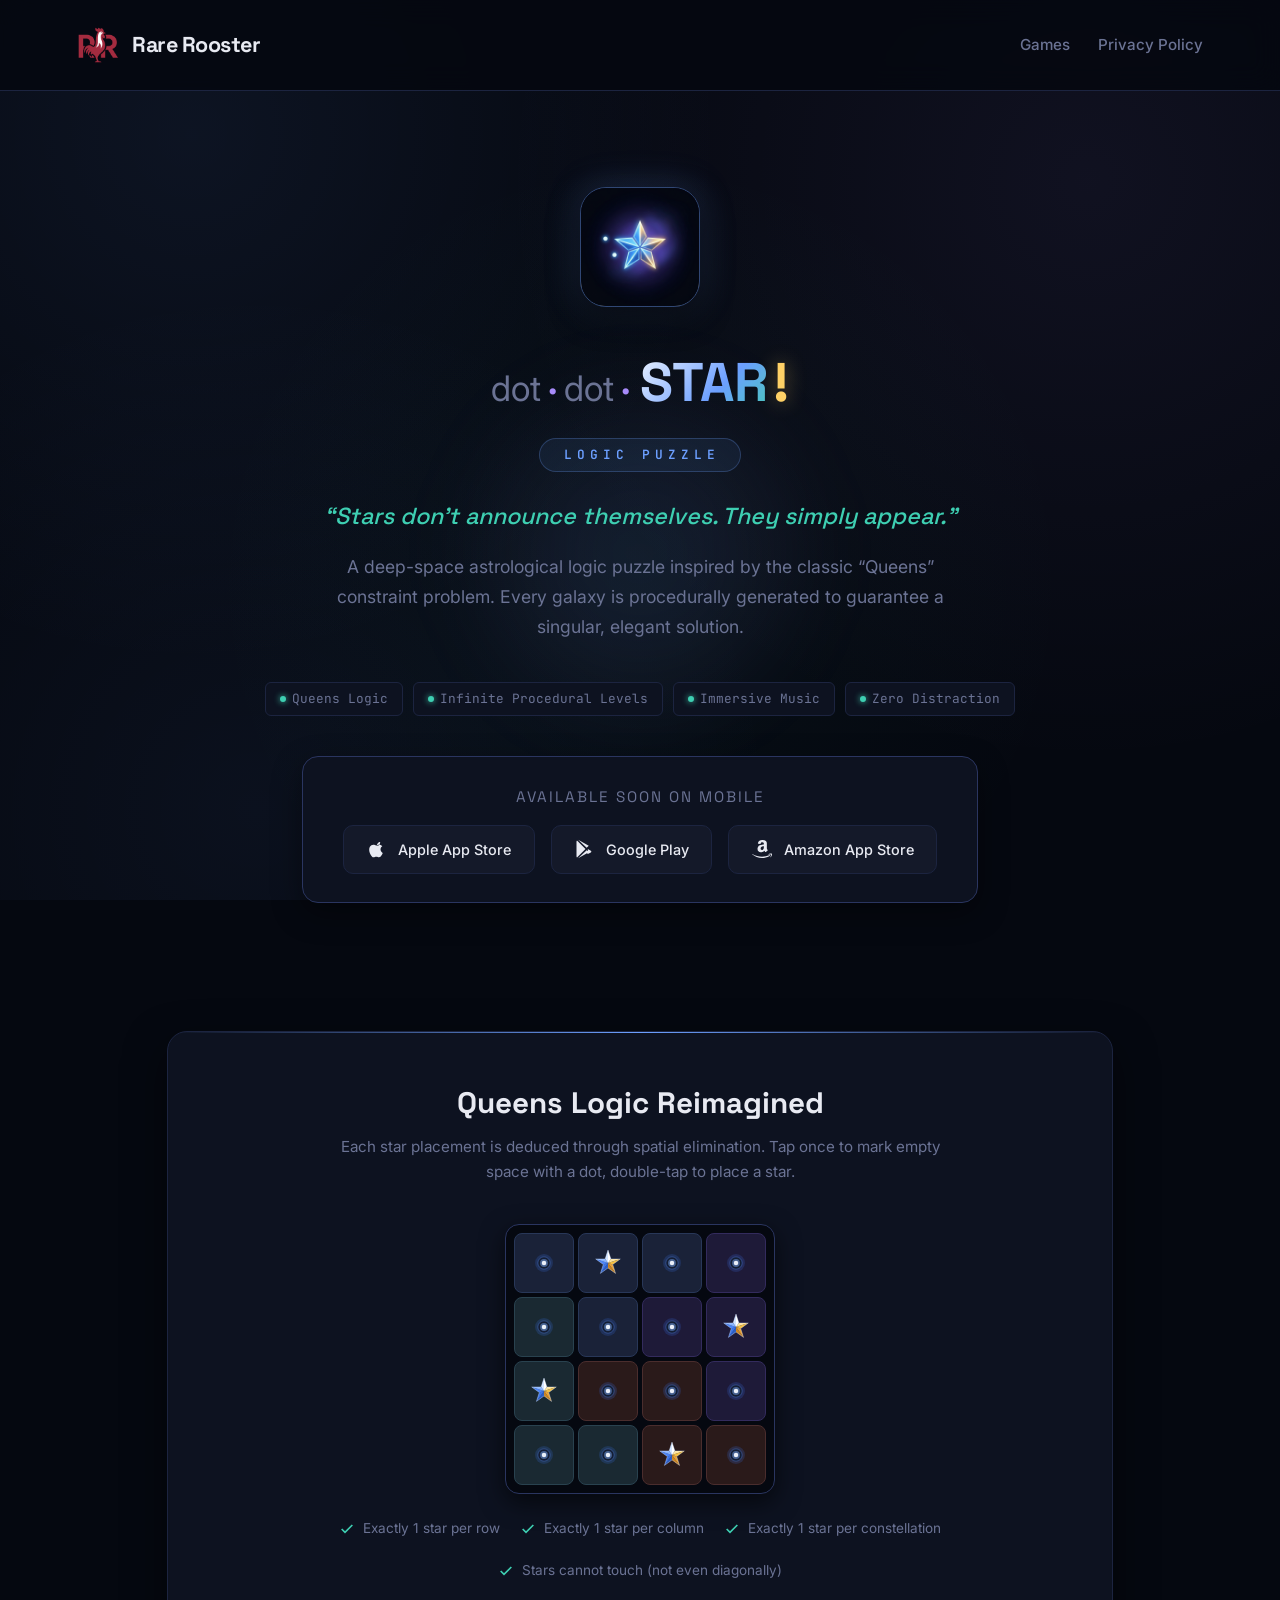
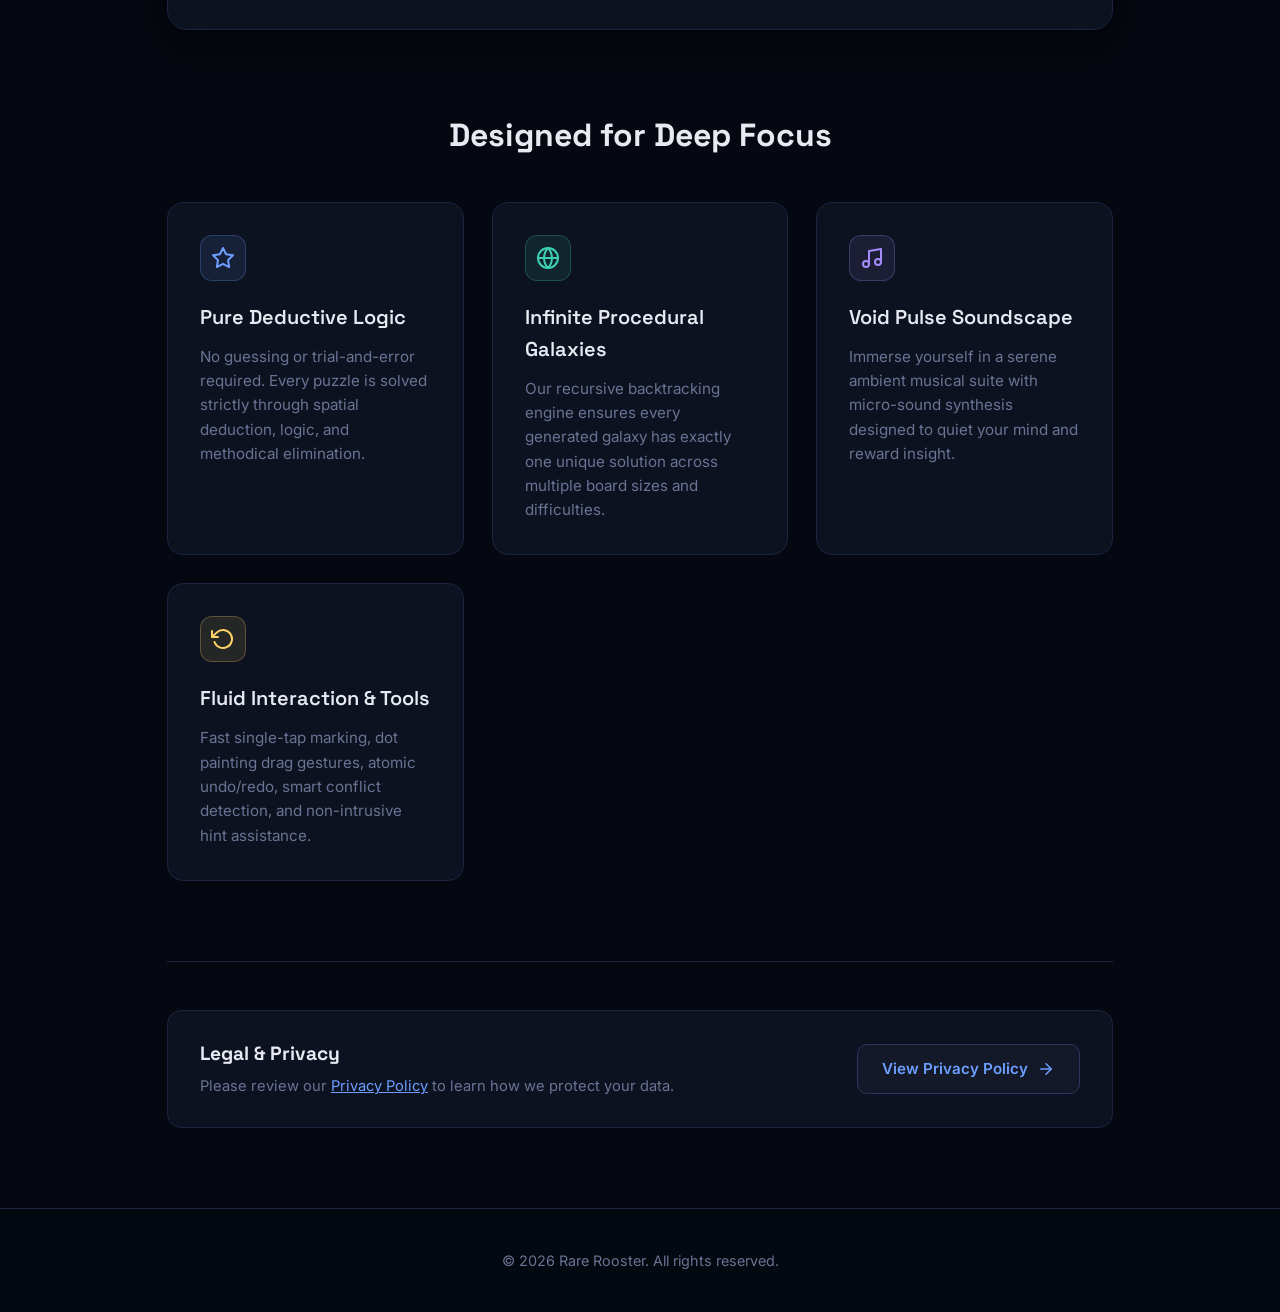
==== games/dot-dot-star.html @ 75818f90 "Removed Lone Star from and added Dot Dot Star to the Rare Rooster site." ====
<!DOCTYPE html>
<html lang="en">
<head>
  <meta charset="UTF-8">
  <meta name="viewport" content="width=device-width, initial-scale=1.0">
  <title>Dot Dot Star - Rare Rooster</title>
  <meta name="description" content="Dot Dot Star is a deep-space astrological logic puzzle game by Rare Rooster, inspired by Queens puzzle logic with procedural infinite galaxies.">
  <link rel="stylesheet" href="../assets/css/dot-dot-star.css">
  <link rel="icon" type="image/png" href="../assets/images/logo.png">
</head>
<body class="theme-void-pulse">
  <header>
    <a href="../index.html" class="logo-container">
      <img src="../assets/images/logo.png" alt="Rare Rooster Logo">
      <span class="logo-text">Rare Rooster</span>
    </a>
    <nav>
      <a href="../index.html#games">Games</a>
      <a href="../privacy/dot-dot-star.html">Privacy Policy</a>
    </nav>
  </header>

  <main>
    <!-- Hero Section -->
    <section class="dds-hero">
      <div class="dds-icon-wrapper">
        <img src="../assets/images/dot-dot-star-icon.png" alt="Dot Dot Star App Icon" class="dds-app-icon">
      </div>

      <div class="dds-wordmark">
        <span class="word-dot">dot</span>
        <span class="word-sep">&middot;</span>
        <span class="word-dot">dot</span>
        <span class="word-sep">&middot;</span>
        <span class="word-star">STAR</span>
        <span class="word-bang">!</span>
      </div>

      <div>
        <span class="dds-subtitle-badge">Logic Puzzle</span>
      </div>

      <p class="dds-tagline"><em>&ldquo;Stars don&rsquo;t announce themselves. They simply appear.&rdquo;</em></p>

      <p class="dds-description">
        A deep-space astrological logic puzzle inspired by the classic &ldquo;Queens&rdquo; constraint problem. 
        Every galaxy is procedurally generated to guarantee a singular, elegant solution.
      </p>

      <div class="dds-tags">
        <div class="dds-tag"><span class="dot-indicator"></span> Queens Logic</div>
        <div class="dds-tag"><span class="dot-indicator"></span> Infinite Procedural Levels</div>
        <div class="dds-tag"><span class="dot-indicator"></span> Immersive Music</div>
        <div class="dds-tag"><span class="dot-indicator"></span> Zero Distraction</div>
      </div>

      <!-- App Store / Google Play / Amazon App Store Availability -->
      <div class="dds-cta-box">
        <div class="dds-cta-title">Available Soon on Mobile</div>
        <div class="dds-store-badges">
          <div class="dds-badge-pill">
            <svg viewBox="0 0 24 24">
              <path d="M18.71 19.5c-.83 1.24-1.71 2.45-3.05 2.47-1.34.03-1.77-.79-3.29-.79-1.53 0-2 .77-3.27.82-1.31.05-2.3-1.32-3.14-2.53C4.25 17 2.94 12.45 4.7 9.39c.87-1.52 2.43-2.48 4.12-2.51 1.28-.02 2.5.87 3.29.87.78 0 2.26-1.07 3.81-.91.65.03 2.47.26 3.64 1.98-.09.06-2.17 1.28-2.15 3.81.03 3.02 2.65 4.03 2.68 4.04-.03.07-.42 1.44-1.38 2.83M15.97 6.84c.66-.82 1.11-1.96.99-3.1-.96.04-2.12.64-2.8 1.44-.6.69-1.12 1.83-0.98 2.94 1.07.08 2.16-.57 2.79-1.28z"/>
            </svg>
            <span>Apple App Store</span>
          </div>
          <div class="dds-badge-pill">
            <svg viewBox="0 0 24 24">
              <path d="M3.609 1.814L13.792 12 3.61 22.186c-.368-.372-.61-.926-.61-1.597V3.411c0-.672.242-1.226.61-1.597zM15.207 13.414l2.483 2.484-12.723 7.34 10.24-9.824zm0-2.828L4.967.762l12.723 7.34-2.483 2.484zm1.414 1.414l3.535 2.041c.961.554.961 1.464 0 2.019l-3.535 2.041-2.121-2.121 2.121-1.98z"/>
            </svg>
            <span>Google Play</span>
          </div>
          <div class="dds-badge-pill">
            <svg viewBox="0 0 24 24">
              <path d="M.045 18.02c.072-.116.187-.124.348-.022 3.636 2.11 7.594 3.166 11.87 3.166 2.852 0 5.668-.533 8.447-1.595l.315-.14c.138-.06.234-.1.293-.13.226-.088.39-.046.525.13.12.174.09.336-.12.48-.256.19-.6.41-1.006.654-1.244.743-2.64 1.316-4.185 1.726a17.617 17.617 0 01-10.951-.577 17.88 17.88 0 01-5.43-3.35c-.1-.074-.151-.15-.151-.22 0-.047.021-.09.051-.13zm6.565-6.218c0-1.005.247-1.863.743-2.577.495-.71 1.17-1.25 2.04-1.615.796-.335 1.756-.575 2.912-.72.39-.046 1.033-.103 1.92-.174v-.37c0-.93-.105-1.558-.3-1.875-.302-.43-.78-.65-1.44-.65h-.182c-.48.046-.896.196-1.246.46-.35.27-.575.63-.675 1.096-.06.3-.206.465-.435.51l-2.52-.315c-.248-.06-.372-.18-.372-.39 0-.046.007-.09.022-.15.247-1.29.855-2.25 1.82-2.88.976-.616 2.1-.975 3.39-1.05h.54c1.65 0 2.957.434 3.888 1.29.135.15.27.3.405.48.12.165.224.314.283.45.075.134.15.33.195.57.06.254.105.42.135.51.03.104.062.3.076.615.01.313.02.493.02.553v5.28c0 .376.06.72.165 1.036.105.313.21.54.315.674l.51.674c.09.136.136.256.136.36 0 .12-.06.226-.18.314-1.2 1.05-1.86 1.62-1.963 1.71-.165.135-.375.15-.63.045a6.062 6.062 0 01-.526-.496l-.31-.347a9.391 9.391 0 01-.317-.42l-.3-.435c-.81.886-1.603 1.44-2.4 1.665-.494.15-1.093.227-1.83.227-1.11 0-2.04-.343-2.76-1.034-.72-.69-1.08-1.665-1.08-2.94l-.05-.076zm3.753-.438c0 .566.14 1.02.425 1.364.285.34.675.512 1.155.512.045 0 .106-.007.195-.02.09-.016.134-.023.166-.023.614-.16 1.08-.553 1.424-1.178.165-.28.285-.58.36-.91.09-.32.12-.59.135-.8.015-.195.015-.54.015-1.005v-.54c-.84 0-1.484.06-1.92.18-1.275.36-1.92 1.17-1.92 2.43l-.035-.02zm9.162 7.027c.03-.06.075-.11.132-.17.362-.243.714-.41 1.05-.5a8.094 8.094 0 011.612-.24c.14-.012.28 0 .41.03.65.06 1.05.168 1.172.33.063.09.099.228.099.39v.15c0 .51-.149 1.11-.424 1.8-.278.69-.664 1.248-1.156 1.68-.073.06-.14.09-.197.09-.03 0-.06 0-.09-.012-.09-.044-.107-.12-.064-.24.54-1.26.806-2.143.806-2.64 0-.15-.03-.27-.087-.344-.145-.166-.55-.257-1.224-.257-.243 0-.533.016-.87.046-.363.045-.7.09-1 .135-.09 0-.148-.014-.18-.044-.03-.03-.036-.047-.02-.077 0-.017.006-.03.02-.063v-.06z"/>
            </svg>
            <span>Amazon App Store</span>
          </div>
        </div>
      </div>
    </section>

    <!-- Gameplay Board Showcase -->
    <section class="dds-showcase">
      <div class="dds-showcase-header">
        <h2>Queens Logic Reimagined</h2>
        <p>Each star placement is deduced through spatial elimination. Tap once to mark empty space with a dot, double-tap to place a star.</p>
      </div>

      <div class="dds-board-container">
        <!-- 4x4 Solved Board Sample -->
        <div class="dds-grid-4x4">
          <!-- Row 0: regions [0,0,0,1] -> Navy, Navy, Navy, Violet -->
          <div class="dds-cell r-navy"><div class="dds-cell-icon"><img src="../assets/images/dot.svg" alt="Dot"></div></div>
          <div class="dds-cell r-navy"><div class="dds-cell-icon"><img src="../assets/images/star.svg" alt="Star"></div></div>
          <div class="dds-cell r-navy"><div class="dds-cell-icon"><img src="../assets/images/dot.svg" alt="Dot"></div></div>
          <div class="dds-cell r-violet"><div class="dds-cell-icon"><img src="../assets/images/dot.svg" alt="Dot"></div></div>

          <!-- Row 1: regions [2,0,1,1] -> Teal, Navy, Violet, Violet -->
          <div class="dds-cell r-teal"><div class="dds-cell-icon"><img src="../assets/images/dot.svg" alt="Dot"></div></div>
          <div class="dds-cell r-navy"><div class="dds-cell-icon"><img src="../assets/images/dot.svg" alt="Dot"></div></div>
          <div class="dds-cell r-violet"><div class="dds-cell-icon"><img src="../assets/images/dot.svg" alt="Dot"></div></div>
          <div class="dds-cell r-violet"><div class="dds-cell-icon"><img src="../assets/images/star.svg" alt="Star"></div></div>

          <!-- Row 2: regions [2,3,3,1] -> Teal, Crimson, Crimson, Violet -->
          <div class="dds-cell r-teal"><div class="dds-cell-icon"><img src="../assets/images/star.svg" alt="Star"></div></div>
          <div class="dds-cell r-crimson"><div class="dds-cell-icon"><img src="../assets/images/dot.svg" alt="Dot"></div></div>
          <div class="dds-cell r-crimson"><div class="dds-cell-icon"><img src="../assets/images/dot.svg" alt="Dot"></div></div>
          <div class="dds-cell r-violet"><div class="dds-cell-icon"><img src="../assets/images/dot.svg" alt="Dot"></div></div>

          <!-- Row 3: regions [2,2,3,3] -> Teal, Teal, Crimson, Crimson -->
          <div class="dds-cell r-teal"><div class="dds-cell-icon"><img src="../assets/images/dot.svg" alt="Dot"></div></div>
          <div class="dds-cell r-teal"><div class="dds-cell-icon"><img src="../assets/images/dot.svg" alt="Dot"></div></div>
          <div class="dds-cell r-crimson"><div class="dds-cell-icon"><img src="../assets/images/star.svg" alt="Star"></div></div>
          <div class="dds-cell r-crimson"><div class="dds-cell-icon"><img src="../assets/images/dot.svg" alt="Dot"></div></div>
        </div>

        <div class="dds-board-rules">
          <div class="dds-rule-item">
            <svg width="16" height="16" viewBox="0 0 24 24" fill="none" stroke="currentColor" stroke-width="2.5"><polyline points="20 6 9 17 4 12"></polyline></svg>
            <span>Exactly 1 star per row</span>
          </div>
          <div class="dds-rule-item">
            <svg width="16" height="16" viewBox="0 0 24 24" fill="none" stroke="currentColor" stroke-width="2.5"><polyline points="20 6 9 17 4 12"></polyline></svg>
            <span>Exactly 1 star per column</span>
          </div>
          <div class="dds-rule-item">
            <svg width="16" height="16" viewBox="0 0 24 24" fill="none" stroke="currentColor" stroke-width="2.5"><polyline points="20 6 9 17 4 12"></polyline></svg>
            <span>Exactly 1 star per constellation</span>
          </div>
          <div class="dds-rule-item">
            <svg width="16" height="16" viewBox="0 0 24 24" fill="none" stroke="currentColor" stroke-width="2.5"><polyline points="20 6 9 17 4 12"></polyline></svg>
            <span>Stars cannot touch (not even diagonally)</span>
          </div>
        </div>
      </div>
    </section>

    <!-- Features Grid -->
    <section class="dds-features-section">
      <h2 class="dds-features-title">Designed for Deep Focus</h2>
      <div class="dds-features-grid">
        <div class="dds-feature-card">
          <div class="dds-feature-icon">
            <svg width="24" height="24" viewBox="0 0 24 24" fill="none" stroke="currentColor" stroke-width="2" stroke-linecap="round" stroke-linejoin="round">
              <polygon points="12 2 15.09 8.26 22 9.27 17 14.14 18.18 21.02 12 17.77 5.82 21.02 7 14.14 2 9.27 8.91 8.26 12 2"></polygon>
            </svg>
          </div>
          <h3>Pure Deductive Logic</h3>
          <p>No guessing or trial-and-error required. Every puzzle is solved strictly through spatial deduction, logic, and methodical elimination.</p>
        </div>

        <div class="dds-feature-card">
          <div class="dds-feature-icon">
            <svg width="24" height="24" viewBox="0 0 24 24" fill="none" stroke="currentColor" stroke-width="2" stroke-linecap="round" stroke-linejoin="round">
              <circle cx="12" cy="12" r="10"></circle>
              <line x1="2" y1="12" x2="22" y2="12"></line>
              <path d="M12 2a15.3 15.3 0 0 1 4 10 15.3 15.3 0 0 1-4 10 15.3 15.3 0 0 1-4-10 15.3 15.3 0 0 1 4-10z"></path>
            </svg>
          </div>
          <h3>Infinite Procedural Galaxies</h3>
          <p>Our recursive backtracking engine ensures every generated galaxy has exactly one unique solution across multiple board sizes and difficulties.</p>
        </div>

        <div class="dds-feature-card">
          <div class="dds-feature-icon">
            <svg width="24" height="24" viewBox="0 0 24 24" fill="none" stroke="currentColor" stroke-width="2" stroke-linecap="round" stroke-linejoin="round">
              <path d="M9 18V5l12-2v13"></path>
              <circle cx="6" cy="18" r="3"></circle>
              <circle cx="18" cy="16" r="3"></circle>
            </svg>
          </div>
          <h3>Void Pulse Soundscape</h3>
          <p>Immerse yourself in a serene ambient musical suite with micro-sound synthesis designed to quiet your mind and reward insight.</p>
        </div>

        <div class="dds-feature-card">
          <div class="dds-feature-icon">
            <svg width="24" height="24" viewBox="0 0 24 24" fill="none" stroke="currentColor" stroke-width="2" stroke-linecap="round" stroke-linejoin="round">
              <polyline points="1 4 1 10 7 10"></polyline>
              <path d="M3.51 15a9 9 0 1 0 2.13-9.36L1 10"></path>
            </svg>
          </div>
          <h3>Fluid Interaction &amp; Tools</h3>
          <p>Fast single-tap marking, dot painting drag gestures, atomic undo/redo, smart conflict detection, and non-intrusive hint assistance.</p>
        </div>
      </div>
    </section>

    <!-- Legal / Privacy Policy Section -->
    <section class="dds-legal-section">
      <div class="dds-legal-card">
        <div class="dds-legal-info">
          <h3>Legal &amp; Privacy</h3>
          <p>Please review our <a href="../privacy/dot-dot-star.html" style="color: var(--dds-accent-stellar); text-decoration: underline;">Privacy Policy</a> to learn how we protect your data.</p>
        </div>
        <a href="../privacy/dot-dot-star.html" class="dds-legal-btn">
          View Privacy Policy
          <svg width="18" height="18" viewBox="0 0 24 24" fill="none" stroke="currentColor" stroke-width="2" stroke-linecap="round" stroke-linejoin="round">
            <line x1="5" y1="12" x2="19" y2="12"></line>
            <polyline points="12 5 19 12 12 19"></polyline>
          </svg>
        </a>
      </div>
    </section>
  </main>

  <footer>
    <p>&copy; 2026 <a href="../index.html">Rare Rooster</a>. All rights reserved.</p>
  </footer>
</body>
</html>
---- assets/css/dot-dot-star.css ----
@import url('https://fonts.googleapis.com/css2?family=Inter:wght@300;400;500;600;700&family=JetBrains+Mono:wght@400;500;600&family=Space+Grotesk:wght@400;500;600;700&display=swap');

:root {
  --dds-bg-void: #050810;
  --dds-bg-mid: #0d1220;
  --dds-bg-surface: #141929;
  --dds-bg-elevated: #1a2238;
  --dds-on-bg: #e8eaf2;
  --dds-on-bg-muted: #6b7394;
  --dds-accent-stellar: #6c9fff;
  --dds-accent-stellar-hover: #8bb4ff;
  --dds-accent-mint: #3ecfb2;
  --dds-accent-violet: #a78bfa;
  --dds-accent-amber: #ffd166;
  --dds-accent-rose: #ff5c7a;
  --dds-border: #1c2440;
  --dds-border-bold: #2a3560;
  --dds-glow-stellar: rgba(108, 159, 255, 0.25);
  --dds-glow-mint: rgba(62, 207, 178, 0.2);
  --dds-glow-violet: rgba(167, 139, 250, 0.2);
}

* {
  margin: 0;
  padding: 0;
  box-sizing: border-box;
}

body.theme-void-pulse {
  font-family: 'Inter', -apple-system, BlinkMacSystemFont, 'Segoe UI', Roboto, sans-serif;
  background-color: var(--dds-bg-void);
  background-image: 
    radial-gradient(circle at 15% 15%, rgba(108, 159, 255, 0.08) 0%, transparent 40%),
    radial-gradient(circle at 85% 20%, rgba(167, 139, 250, 0.07) 0%, transparent 45%),
    radial-gradient(circle at 50% 65%, rgba(62, 207, 178, 0.04) 0%, transparent 50%),
    radial-gradient(circle at 20% 90%, rgba(108, 159, 255, 0.06) 0%, transparent 40%);
  background-attachment: fixed;
  color: var(--dds-on-bg);
  line-height: 1.6;
  -webkit-font-smoothing: antialiased;
  min-height: 100vh;
  display: flex;
  flex-direction: column;
}

/* Header */
.theme-void-pulse header {
  padding: 1.5rem 6%;
  display: flex;
  justify-content: space-between;
  align-items: center;
  border-bottom: 1px solid var(--dds-border);
  background: rgba(5, 8, 16, 0.85);
  backdrop-filter: blur(14px);
  -webkit-backdrop-filter: blur(14px);
  position: sticky;
  top: 0;
  z-index: 100;
}

.theme-void-pulse .logo-container {
  display: flex;
  align-items: center;
  gap: 0.85rem;
  text-decoration: none;
  color: var(--dds-on-bg);
  transition: opacity 0.2s ease;
}

.theme-void-pulse .logo-container:hover {
  opacity: 0.9;
}

.theme-void-pulse .logo-container img {
  height: 42px;
  width: auto;
}

.theme-void-pulse .logo-text {
  font-family: 'Space Grotesk', sans-serif;
  font-size: 1.35rem;
  font-weight: 700;
  letter-spacing: -0.5px;
  color: var(--dds-on-bg);
}

.theme-void-pulse nav {
  display: flex;
  gap: 1.75rem;
  align-items: center;
}

.theme-void-pulse nav a {
  color: var(--dds-on-bg-muted);
  text-decoration: none;
  font-size: 0.95rem;
  font-weight: 500;
  transition: all 0.25s ease;
}

.theme-void-pulse nav a:hover,
.theme-void-pulse nav a.active {
  color: var(--dds-accent-stellar);
  text-shadow: 0 0 12px var(--dds-glow-stellar);
}

/* Main Container */
.theme-void-pulse main {
  flex: 1;
  padding: 3rem 6% 5rem;
  max-width: 1100px;
  margin: 0 auto;
  width: 100%;
}

/* Hero Section */
.dds-hero {
  text-align: center;
  padding: 3rem 1rem 4rem;
  position: relative;
}

.dds-hero::before {
  content: '';
  position: absolute;
  top: 50%;
  left: 50%;
  transform: translate(-50%, -50%);
  width: 380px;
  height: 380px;
  background: radial-gradient(circle, rgba(108, 159, 255, 0.12) 0%, rgba(167, 139, 250, 0.05) 50%, transparent 70%);
  pointer-events: none;
  z-index: 0;
  filter: blur(40px);
}

.dds-hero > * {
  position: relative;
  z-index: 1;
}

/* Icon showcase */
.dds-icon-wrapper {
  margin: 0 auto 2rem;
  width: 120px;
  height: 120px;
  position: relative;
}

.dds-app-icon {
  width: 100%;
  height: 100%;
  border-radius: 26px;
  object-fit: cover;
  box-shadow: 0 10px 30px rgba(0, 0, 0, 0.7), 0 0 35px var(--dds-glow-stellar);
  border: 1px solid rgba(108, 159, 255, 0.4);
  transition: transform 0.3s ease, box-shadow 0.3s ease;
}

.dds-app-icon:hover {
  transform: scale(1.04) translateY(-3px);
  box-shadow: 0 16px 40px rgba(0, 0, 0, 0.8), 0 0 50px rgba(108, 159, 255, 0.45);
}

/* Wordmark */
.dds-wordmark {
  display: inline-flex;
  align-items: baseline;
  justify-content: center;
  flex-wrap: wrap;
  column-gap: 0.35rem;
  row-gap: 0.1rem;
  margin-bottom: 0.75rem;
}

.dds-wordmark .word-dot {
  font-family: 'Inter', sans-serif;
  font-weight: 400;
  font-size: 2.2rem;
  color: var(--dds-on-bg-muted);
}

.dds-wordmark .word-sep {
  font-family: 'Space Grotesk', sans-serif;
  font-weight: 600;
  font-size: 2.2rem;
  color: var(--dds-accent-violet);
  margin: 0 0.15rem;
}

.dds-wordmark .word-star {
  font-family: 'Space Grotesk', sans-serif;
  font-weight: 700;
  font-size: 3.4rem;
  letter-spacing: -0.5px;
  background: linear-gradient(135deg, #ffffff 0%, var(--dds-accent-stellar) 60%, var(--dds-accent-mint) 100%);
  -webkit-background-clip: text;
  -webkit-text-fill-color: transparent;
  display: inline-block;
  margin-left: 0.2rem;
}

.dds-wordmark .word-bang {
  font-family: 'Space Grotesk', sans-serif;
  font-weight: 700;
  font-size: 3.4rem;
  color: var(--dds-accent-amber);
  text-shadow: 0 0 20px rgba(255, 209, 102, 0.45);
}

.dds-subtitle-badge {
  display: inline-block;
  font-family: 'JetBrains Mono', monospace;
  font-size: 0.8rem;
  font-weight: 600;
  letter-spacing: 5px;
  color: var(--dds-accent-stellar);
  background: rgba(108, 159, 255, 0.08);
  border: 1px solid rgba(108, 159, 255, 0.25);
  padding: 0.35rem 1.25rem 0.35rem 1.45rem;
  border-radius: 999px;
  margin-bottom: 1.75rem;
  text-transform: uppercase;
}

.dds-tagline {
  font-family: 'Space Grotesk', sans-serif;
  font-size: 1.45rem;
  font-weight: 500;
  color: var(--dds-on-bg);
  max-width: 680px;
  margin: 0 auto 1.25rem;
  line-height: 1.4;
}

.dds-tagline em {
  font-style: italic;
  color: var(--dds-accent-mint);
}

.dds-description {
  font-size: 1.1rem;
  color: var(--dds-on-bg-muted);
  max-width: 660px;
  margin: 0 auto 2.5rem;
  line-height: 1.7;
}

/* Feature tags */
.dds-tags {
  display: flex;
  flex-wrap: wrap;
  justify-content: center;
  gap: 0.65rem;
  margin-bottom: 2.5rem;
}

.dds-tag {
  font-family: 'JetBrains Mono', monospace;
  font-size: 0.8rem;
  padding: 0.35rem 0.85rem;
  background: var(--dds-bg-mid);
  border: 1px solid var(--dds-border);
  color: var(--dds-on-bg-muted);
  border-radius: 6px;
  display: inline-flex;
  align-items: center;
  gap: 0.4rem;
}

.dds-tag span.dot-indicator {
  width: 6px;
  height: 6px;
  border-radius: 50%;
  background-color: var(--dds-accent-mint);
  box-shadow: 0 0 6px var(--dds-accent-mint);
}

/* CTA Download Status */
.dds-cta-box {
  display: inline-flex;
  flex-direction: column;
  align-items: center;
  gap: 1rem;
  background: var(--dds-bg-mid);
  border: 1px solid var(--dds-border-bold);
  border-radius: 16px;
  padding: 1.75rem 2.5rem;
  box-shadow: 0 10px 30px rgba(0, 0, 0, 0.4);
}

.dds-cta-title {
  font-family: 'Space Grotesk', sans-serif;
  font-size: 0.95rem;
  text-transform: uppercase;
  letter-spacing: 2px;
  color: var(--dds-on-bg-muted);
}

.dds-store-badges {
  display: flex;
  gap: 1rem;
  flex-wrap: wrap;
  justify-content: center;
}

.dds-badge-pill {
  display: inline-flex;
  align-items: center;
  gap: 0.75rem;
  background: var(--dds-bg-surface);
  border: 1px solid var(--dds-border);
  color: var(--dds-on-bg);
  padding: 0.75rem 1.4rem;
  border-radius: 10px;
  text-decoration: none;
  font-size: 0.9rem;
  font-weight: 500;
  transition: all 0.25s ease;
}

.dds-badge-pill svg {
  width: 20px;
  height: 20px;
  fill: currentColor;
}

.dds-badge-pill:hover {
  border-color: var(--dds-accent-stellar);
  background: rgba(108, 159, 255, 0.1);
  color: #fff;
  transform: translateY(-2px);
  box-shadow: 0 6px 20px var(--dds-glow-stellar);
}

/* Visual Showcase Board */
.dds-showcase {
  margin: 4rem auto 5rem;
  background: var(--dds-bg-mid);
  border: 1px solid var(--dds-border);
  border-radius: 20px;
  padding: 3rem 2rem;
  display: flex;
  flex-direction: column;
  align-items: center;
  box-shadow: 0 16px 40px rgba(0, 0, 0, 0.5);
  position: relative;
  overflow: hidden;
}

.dds-showcase::before {
  content: '';
  position: absolute;
  top: 0;
  left: 0;
  right: 0;
  height: 1px;
  background: linear-gradient(90deg, transparent, var(--dds-accent-stellar), transparent);
}

.dds-showcase-header {
  text-align: center;
  max-width: 600px;
  margin-bottom: 2.5rem;
}

.dds-showcase-header h2 {
  font-family: 'Space Grotesk', sans-serif;
  font-size: 1.85rem;
  font-weight: 700;
  color: var(--dds-on-bg);
  margin-bottom: 0.5rem;
}

.dds-showcase-header p {
  color: var(--dds-on-bg-muted);
  font-size: 0.95rem;
}

/* Queens Logic 4x4 Mini Board */
.dds-board-container {
  display: flex;
  flex-direction: column;
  align-items: center;
  gap: 1.5rem;
}

.dds-grid-4x4 {
  display: grid;
  grid-template-columns: repeat(4, 60px);
  grid-template-rows: repeat(4, 60px);
  gap: 4px;
  background: var(--dds-bg-void);
  padding: 8px;
  border-radius: 14px;
  border: 1px solid var(--dds-border-bold);
  box-shadow: 0 8px 24px rgba(0, 0, 0, 0.6);
}

.dds-cell {
  border-radius: 8px;
  display: flex;
  align-items: center;
  justify-content: center;
  position: relative;
  transition: transform 0.2s ease;
}

.dds-cell:hover {
  transform: scale(1.04);
}

/* Region Colors from Void Pulse Spec */
.r-navy { background-color: #1a2238; border: 1px solid #283758; }
.r-violet { background-color: #1e1a38; border: 1px solid #332b5d; }
.r-teal { background-color: #1a2932; border: 1px solid #29424f; }
.r-crimson { background-color: #2a1a1a; border: 1px solid #4a2d2d; }

.dds-cell-icon {
  width: 28px;
  height: 28px;
  display: flex;
  align-items: center;
  justify-content: center;
}

.dds-cell-icon img,
.dds-cell-icon svg {
  width: 100%;
  height: 100%;
  object-fit: contain;
}

.dds-board-rules {
  display: flex;
  flex-wrap: wrap;
  justify-content: center;
  gap: 1.25rem;
  max-width: 650px;
}

.dds-rule-item {
  display: flex;
  align-items: center;
  gap: 0.5rem;
  font-size: 0.85rem;
  color: var(--dds-on-bg-muted);
}

.dds-rule-item svg {
  color: var(--dds-accent-mint);
  flex-shrink: 0;
}

/* Features Grid */
.dds-features-section {
  margin-bottom: 5rem;
}

.dds-features-title {
  text-align: center;
  font-family: 'Space Grotesk', sans-serif;
  font-size: 2rem;
  font-weight: 700;
  margin-bottom: 2.5rem;
  color: var(--dds-on-bg);
}

.dds-features-grid {
  display: grid;
  grid-template-columns: repeat(auto-fit, minmax(280px, 1fr));
  gap: 1.75rem;
}

.dds-feature-card {
  background: var(--dds-bg-mid);
  border: 1px solid var(--dds-border);
  border-radius: 16px;
  padding: 2rem;
  transition: all 0.3s ease;
  position: relative;
  overflow: hidden;
}

.dds-feature-card:hover {
  transform: translateY(-4px);
  border-color: var(--dds-accent-stellar);
  box-shadow: 0 12px 30px rgba(0, 0, 0, 0.5), 0 0 20px var(--dds-glow-stellar);
}

.dds-feature-icon {
  width: 46px;
  height: 46px;
  border-radius: 12px;
  background: rgba(108, 159, 255, 0.1);
  border: 1px solid rgba(108, 159, 255, 0.25);
  display: flex;
  align-items: center;
  justify-content: center;
  margin-bottom: 1.25rem;
  color: var(--dds-accent-stellar);
}

.dds-feature-card:nth-child(2) .dds-feature-icon {
  background: rgba(62, 207, 178, 0.1);
  border-color: rgba(62, 207, 178, 0.25);
  color: var(--dds-accent-mint);
}

.dds-feature-card:nth-child(3) .dds-feature-icon {
  background: rgba(167, 139, 250, 0.1);
  border-color: rgba(167, 139, 250, 0.25);
  color: var(--dds-accent-violet);
}

.dds-feature-card:nth-child(4) .dds-feature-icon {
  background: rgba(255, 209, 102, 0.1);
  border-color: rgba(255, 209, 102, 0.25);
  color: var(--dds-accent-amber);
}

.dds-feature-card h3 {
  font-family: 'Space Grotesk', sans-serif;
  font-size: 1.25rem;
  font-weight: 600;
  margin-bottom: 0.75rem;
  color: var(--dds-on-bg);
}

.dds-feature-card p {
  color: var(--dds-on-bg-muted);
  font-size: 0.95rem;
  line-height: 1.6;
}

/* Legal Banner / Section */
.dds-legal-section {
  margin-top: 4rem;
  border-top: 1px solid var(--dds-border);
  padding-top: 3rem;
}

.dds-legal-card {
  background: var(--dds-bg-mid);
  border: 1px solid var(--dds-border);
  border-radius: 14px;
  padding: 1.75rem 2rem;
  display: flex;
  justify-content: space-between;
  align-items: center;
  gap: 1.5rem;
  flex-wrap: wrap;
}

.dds-legal-info h3 {
  font-family: 'Space Grotesk', sans-serif;
  font-size: 1.2rem;
  margin-bottom: 0.35rem;
  color: var(--dds-on-bg);
}

.dds-legal-info p {
  color: var(--dds-on-bg-muted);
  font-size: 0.92rem;
}

.dds-legal-btn {
  display: inline-flex;
  align-items: center;
  gap: 0.6rem;
  background: var(--dds-bg-surface);
  border: 1px solid var(--dds-border-bold);
  color: var(--dds-accent-stellar);
  padding: 0.75rem 1.5rem;
  border-radius: 10px;
  text-decoration: none;
  font-weight: 600;
  font-size: 0.95rem;
  transition: all 0.25s ease;
  white-space: nowrap;
}

.dds-legal-btn:hover {
  background: var(--dds-accent-stellar);
  color: #050810;
  border-color: var(--dds-accent-stellar);
  box-shadow: 0 4px 18px var(--dds-glow-stellar);
}

/* Footer */
.theme-void-pulse footer {
  text-align: center;
  padding: 2.5rem 6%;
  color: var(--dds-on-bg-muted);
  border-top: 1px solid var(--dds-border);
  font-size: 0.9rem;
  background: rgba(5, 8, 16, 0.9);
}

.theme-void-pulse footer a {
  color: var(--dds-on-bg-muted);
  text-decoration: none;
  transition: color 0.2s ease;
}

.theme-void-pulse footer a:hover {
  color: var(--dds-accent-stellar);
}

/* Privacy Page Specifics */
.dds-privacy-container {
  max-width: 820px;
  margin: 0 auto;
  background: var(--dds-bg-mid);
  border: 1px solid var(--dds-border);
  border-radius: 16px;
  padding: 3.5rem;
  box-shadow: 0 16px 40px rgba(0, 0, 0, 0.6);
}

.dds-privacy-container h1 {
  font-family: 'Space Grotesk', sans-serif;
  font-size: 2.4rem;
  font-weight: 700;
  color: var(--dds-on-bg);
  margin-bottom: 0.5rem;
  letter-spacing: -0.5px;
}

.dds-privacy-container .last-updated {
  font-family: 'JetBrains Mono', monospace;
  font-size: 0.85rem;
  color: var(--dds-accent-stellar);
  margin-bottom: 2rem;
  padding-bottom: 1.5rem;
  border-bottom: 1px solid var(--dds-border);
  display: block;
}

.dds-privacy-container h2 {
  font-family: 'Space Grotesk', sans-serif;
  font-size: 1.4rem;
  color: var(--dds-on-bg);
  margin-top: 2rem;
  margin-bottom: 0.75rem;
}

.dds-privacy-container p,
.dds-privacy-container ul {
  color: #b0b8d0;
  font-size: 1rem;
  line-height: 1.7;
  margin-bottom: 1.25rem;
}

.dds-privacy-container ul {
  padding-left: 1.5rem;
}

.dds-privacy-container li {
  margin-bottom: 0.5rem;
}

.dds-privacy-container a {
  color: var(--dds-accent-stellar);
  text-decoration: none;
  transition: color 0.2s ease;
}

.dds-privacy-container a:hover {
  color: var(--dds-accent-stellar-hover);
  text-decoration: underline;
}

.dds-back-link {
  display: inline-flex;
  align-items: center;
  gap: 0.5rem;
  color: var(--dds-on-bg-muted);
  text-decoration: none;
  font-size: 0.9rem;
  margin-bottom: 1.75rem;
  transition: color 0.2s ease;
}

.dds-back-link:hover {
  color: var(--dds-accent-stellar);
}

@media (max-width: 768px) {
  .theme-void-pulse header {
    flex-direction: column;
    gap: 1rem;
  }
  
  .theme-void-pulse nav {
    gap: 1.25rem;
  }
  
  .dds-wordmark .word-dot {
    font-size: 1.6rem;
  }
  
  .dds-wordmark .word-sep {
    font-size: 1.6rem;
  }
  
  .dds-wordmark .word-star {
    font-size: 2.5rem;
  }
  
  .dds-wordmark .word-bang {
    font-size: 2.5rem;
  }
  
  .dds-grid-4x4 {
    grid-template-columns: repeat(4, 52px);
    grid-template-rows: repeat(4, 52px);
  }
  
  .dds-privacy-container {
    padding: 2rem 1.5rem;
  }
}
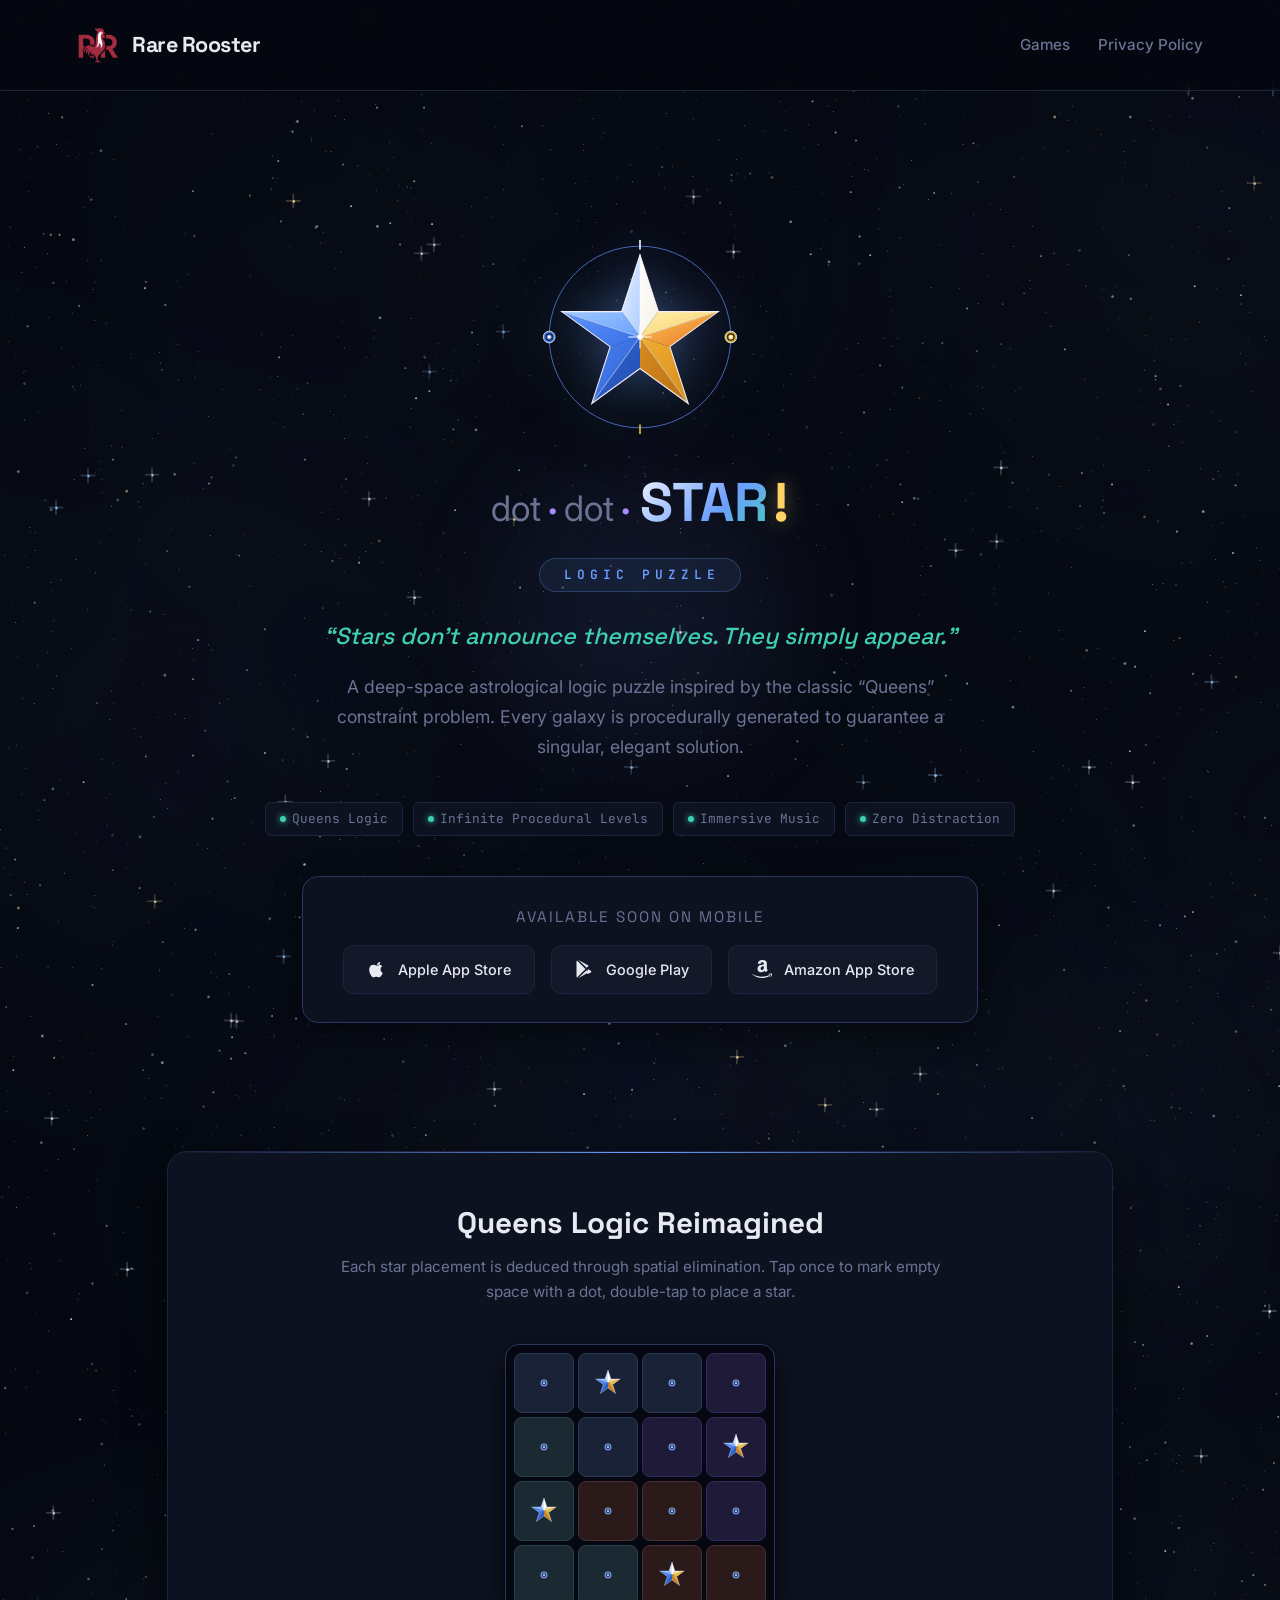
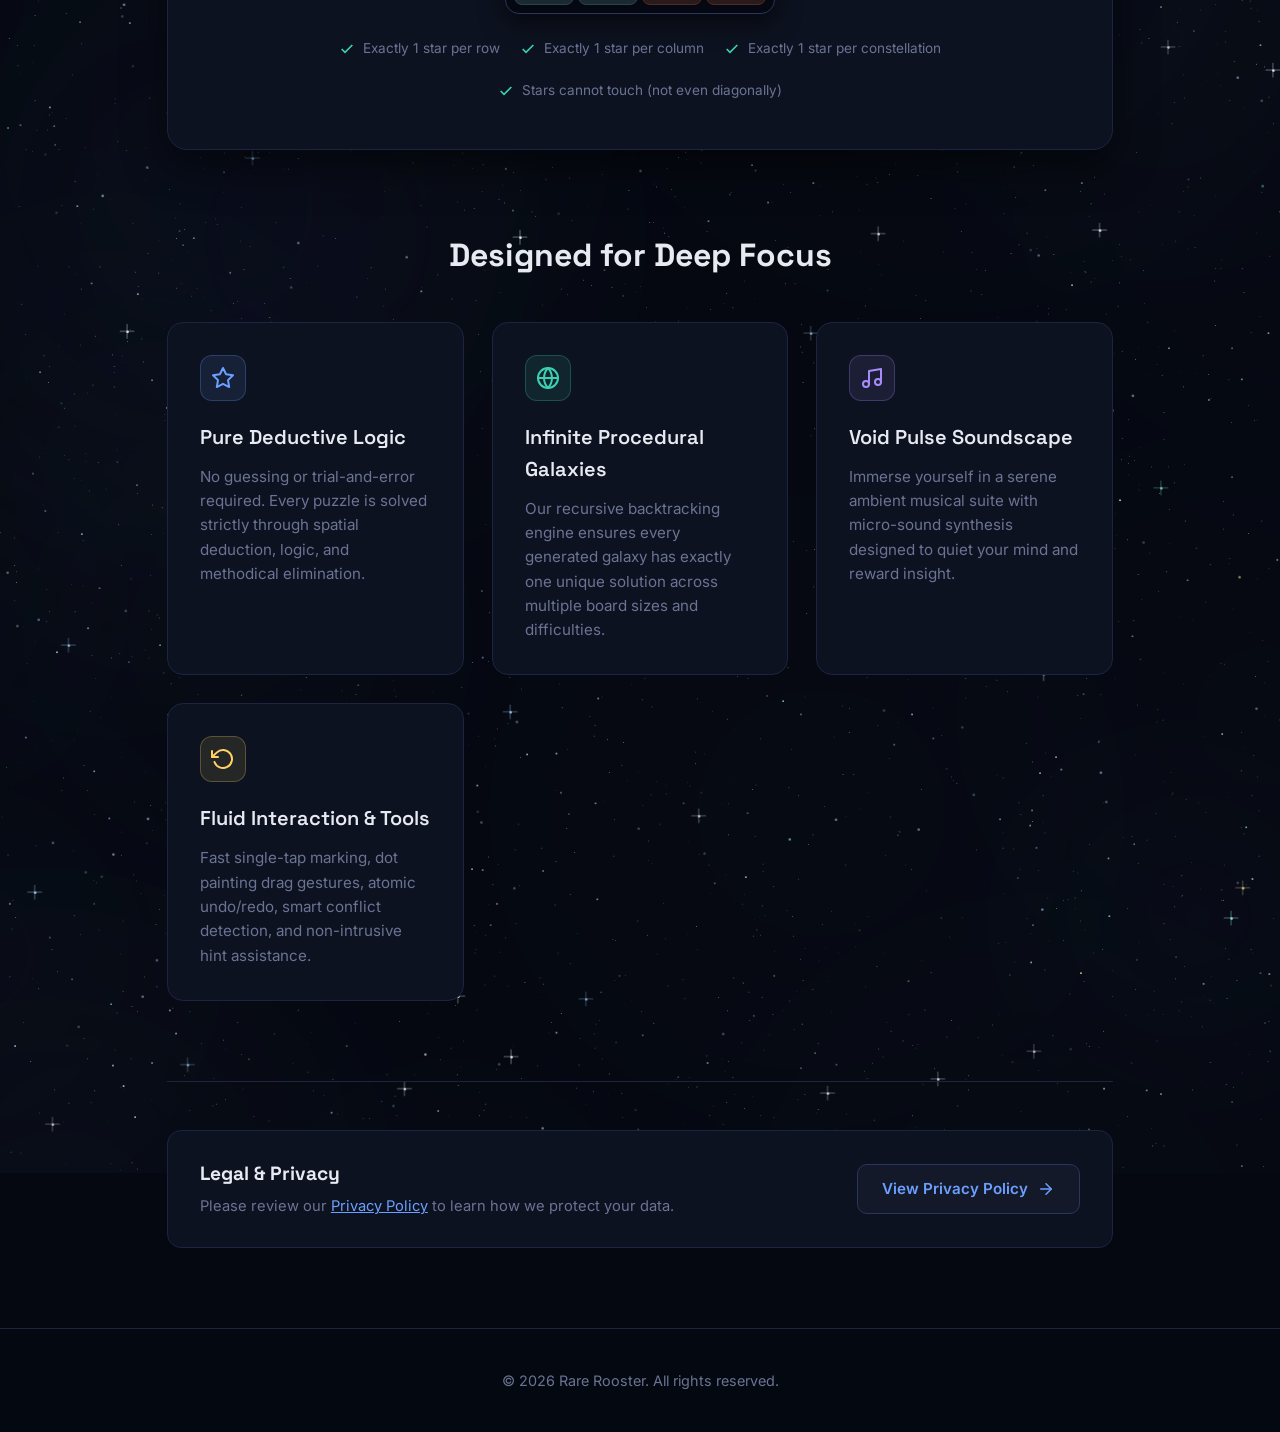
==== commit ea9cdd42: "Updated the theme to match the updates to the game." ====
--- a/games/dot-dot-star.html
+++ b/games/dot-dot-star.html
@@ -6,7 +6,11 @@
   <title>Dot Dot Star - Rare Rooster</title>
   <meta name="description" content="Dot Dot Star is a deep-space astrological logic puzzle game by Rare Rooster, inspired by Queens puzzle logic with procedural infinite galaxies.">
   <link rel="stylesheet" href="../assets/css/dot-dot-star.css">
-  <link rel="icon" type="image/png" href="../assets/images/logo.png">
+  <link rel="icon" type="image/svg+xml" href="../assets/images/dot-dot-star-icon.svg">
+  <link rel="alternate icon" type="image/png" href="../assets/images/dot-dot-star-icon.png">
+  <meta property="og:title" content="Dot Dot Star - Rare Rooster">
+  <meta property="og:description" content="A deep-space astrological logic puzzle inspired by the classic Queens constraint problem. Deduce and ignite stars across infinite procedural galaxies.">
+  <meta property="og:image" content="../assets/images/dot-dot-star-icon.png">
 </head>
 <body class="theme-void-pulse">
   <header>
@@ -24,7 +28,7 @@
     <!-- Hero Section -->
     <section class="dds-hero">
       <div class="dds-icon-wrapper">
-        <img src="../assets/images/dot-dot-star-icon.png" alt="Dot Dot Star App Icon" class="dds-app-icon">
+        <img src="../assets/images/dot-dot-star-icon.svg" alt="Dot Dot Star Logo" class="dds-app-icon">
       </div>
 
       <div class="dds-wordmark">
@@ -43,7 +47,7 @@
       <p class="dds-tagline"><em>&ldquo;Stars don&rsquo;t announce themselves. They simply appear.&rdquo;</em></p>
 
       <p class="dds-description">
-        A deep-space astrological logic puzzle inspired by the classic &ldquo;Queens&rdquo; constraint problem. 
+        A deep-space astrological logic puzzle inspired by the classic &ldquo;Queens&rdquo; constraint problem.
         Every galaxy is procedurally generated to guarantee a singular, elegant solution.
       </p>
 
@@ -91,28 +95,28 @@
         <!-- 4x4 Solved Board Sample -->
         <div class="dds-grid-4x4">
           <!-- Row 0: regions [0,0,0,1] -> Navy, Navy, Navy, Violet -->
-          <div class="dds-cell r-navy"><div class="dds-cell-icon"><img src="../assets/images/dot.svg" alt="Dot"></div></div>
-          <div class="dds-cell r-navy"><div class="dds-cell-icon"><img src="../assets/images/star.svg" alt="Star"></div></div>
-          <div class="dds-cell r-navy"><div class="dds-cell-icon"><img src="../assets/images/dot.svg" alt="Dot"></div></div>
-          <div class="dds-cell r-violet"><div class="dds-cell-icon"><img src="../assets/images/dot.svg" alt="Dot"></div></div>
+          <div class="dds-cell r-navy"><div class="dds-cell-icon dds-cell-dot"><img src="../assets/images/dot.svg" alt="Dot"></div></div>
+          <div class="dds-cell r-navy"><div class="dds-cell-icon dds-cell-star"><img src="../assets/images/star.svg" alt="Star"></div></div>
+          <div class="dds-cell r-navy"><div class="dds-cell-icon dds-cell-dot"><img src="../assets/images/dot.svg" alt="Dot"></div></div>
+          <div class="dds-cell r-violet"><div class="dds-cell-icon dds-cell-dot"><img src="../assets/images/dot.svg" alt="Dot"></div></div>
 
           <!-- Row 1: regions [2,0,1,1] -> Teal, Navy, Violet, Violet -->
-          <div class="dds-cell r-teal"><div class="dds-cell-icon"><img src="../assets/images/dot.svg" alt="Dot"></div></div>
-          <div class="dds-cell r-navy"><div class="dds-cell-icon"><img src="../assets/images/dot.svg" alt="Dot"></div></div>
-          <div class="dds-cell r-violet"><div class="dds-cell-icon"><img src="../assets/images/dot.svg" alt="Dot"></div></div>
-          <div class="dds-cell r-violet"><div class="dds-cell-icon"><img src="../assets/images/star.svg" alt="Star"></div></div>
+          <div class="dds-cell r-teal"><div class="dds-cell-icon dds-cell-dot"><img src="../assets/images/dot.svg" alt="Dot"></div></div>
+          <div class="dds-cell r-navy"><div class="dds-cell-icon dds-cell-dot"><img src="../assets/images/dot.svg" alt="Dot"></div></div>
+          <div class="dds-cell r-violet"><div class="dds-cell-icon dds-cell-dot"><img src="../assets/images/dot.svg" alt="Dot"></div></div>
+          <div class="dds-cell r-violet"><div class="dds-cell-icon dds-cell-star"><img src="../assets/images/star.svg" alt="Star"></div></div>
 
           <!-- Row 2: regions [2,3,3,1] -> Teal, Crimson, Crimson, Violet -->
-          <div class="dds-cell r-teal"><div class="dds-cell-icon"><img src="../assets/images/star.svg" alt="Star"></div></div>
-          <div class="dds-cell r-crimson"><div class="dds-cell-icon"><img src="../assets/images/dot.svg" alt="Dot"></div></div>
-          <div class="dds-cell r-crimson"><div class="dds-cell-icon"><img src="../assets/images/dot.svg" alt="Dot"></div></div>
-          <div class="dds-cell r-violet"><div class="dds-cell-icon"><img src="../assets/images/dot.svg" alt="Dot"></div></div>
+          <div class="dds-cell r-teal"><div class="dds-cell-icon dds-cell-star"><img src="../assets/images/star.svg" alt="Star"></div></div>
+          <div class="dds-cell r-crimson"><div class="dds-cell-icon dds-cell-dot"><img src="../assets/images/dot.svg" alt="Dot"></div></div>
+          <div class="dds-cell r-crimson"><div class="dds-cell-icon dds-cell-dot"><img src="../assets/images/dot.svg" alt="Dot"></div></div>
+          <div class="dds-cell r-violet"><div class="dds-cell-icon dds-cell-dot"><img src="../assets/images/dot.svg" alt="Dot"></div></div>
 
           <!-- Row 3: regions [2,2,3,3] -> Teal, Teal, Crimson, Crimson -->
-          <div class="dds-cell r-teal"><div class="dds-cell-icon"><img src="../assets/images/dot.svg" alt="Dot"></div></div>
-          <div class="dds-cell r-teal"><div class="dds-cell-icon"><img src="../assets/images/dot.svg" alt="Dot"></div></div>
-          <div class="dds-cell r-crimson"><div class="dds-cell-icon"><img src="../assets/images/star.svg" alt="Star"></div></div>
-          <div class="dds-cell r-crimson"><div class="dds-cell-icon"><img src="../assets/images/dot.svg" alt="Dot"></div></div>
+          <div class="dds-cell r-teal"><div class="dds-cell-icon dds-cell-dot"><img src="../assets/images/dot.svg" alt="Dot"></div></div>
+          <div class="dds-cell r-teal"><div class="dds-cell-icon dds-cell-dot"><img src="../assets/images/dot.svg" alt="Dot"></div></div>
+          <div class="dds-cell r-crimson"><div class="dds-cell-icon dds-cell-star"><img src="../assets/images/star.svg" alt="Star"></div></div>
+          <div class="dds-cell r-crimson"><div class="dds-cell-icon dds-cell-dot"><img src="../assets/images/dot.svg" alt="Dot"></div></div>
         </div>
 
         <div class="dds-board-rules">
--- a/assets/css/dot-dot-star.css
+++ b/assets/css/dot-dot-star.css
@@ -29,11 +29,10 @@
 body.theme-void-pulse {
   font-family: 'Inter', -apple-system, BlinkMacSystemFont, 'Segoe UI', Roboto, sans-serif;
   background-color: var(--dds-bg-void);
-  background-image: 
-    radial-gradient(circle at 15% 15%, rgba(108, 159, 255, 0.08) 0%, transparent 40%),
-    radial-gradient(circle at 85% 20%, rgba(167, 139, 250, 0.07) 0%, transparent 45%),
-    radial-gradient(circle at 50% 65%, rgba(62, 207, 178, 0.04) 0%, transparent 50%),
-    radial-gradient(circle at 20% 90%, rgba(108, 159, 255, 0.06) 0%, transparent 40%);
+  background-image: url('../images/starfield.png');
+  background-position: center top;
+  background-repeat: no-repeat;
+  background-size: cover;
   background-attachment: fixed;
   color: var(--dds-on-bg);
   line-height: 1.6;
@@ -139,27 +138,28 @@
   z-index: 1;
 }
 
-/* Icon showcase */
+/* Icon & Logo showcase */
 .dds-icon-wrapper {
-  margin: 0 auto 2rem;
-  width: 120px;
-  height: 120px;
+  margin: 0 auto 1rem;
+  width: 300px;
+  height: 300px;
   position: relative;
+  display: flex;
+  align-items: center;
+  justify-content: center;
 }
 
 .dds-app-icon {
   width: 100%;
   height: 100%;
-  border-radius: 26px;
-  object-fit: cover;
-  box-shadow: 0 10px 30px rgba(0, 0, 0, 0.7), 0 0 35px var(--dds-glow-stellar);
-  border: 1px solid rgba(108, 159, 255, 0.4);
-  transition: transform 0.3s ease, box-shadow 0.3s ease;
+  object-fit: contain;
+  filter: drop-shadow(0 0 25px rgba(108, 159, 255, 0.45)) drop-shadow(0 8px 24px rgba(0, 0, 0, 0.6));
+  transition: transform 0.35s cubic-bezier(0.16, 1, 0.3, 1), filter 0.35s ease;
 }
 
 .dds-app-icon:hover {
-  transform: scale(1.04) translateY(-3px);
-  box-shadow: 0 16px 40px rgba(0, 0, 0, 0.8), 0 0 50px rgba(108, 159, 255, 0.45);
+  transform: scale(1.06) translateY(-2px);
+  filter: drop-shadow(0 0 40px rgba(108, 159, 255, 0.75)) drop-shadow(0 0 15px rgba(255, 209, 102, 0.4)) drop-shadow(0 12px 30px rgba(0, 0, 0, 0.8));
 }
 
 /* Wordmark */
@@ -171,6 +171,7 @@
   column-gap: 0.35rem;
   row-gap: 0.1rem;
   margin-bottom: 0.75rem;
+  margin-top: -3rem;
 }
 
 .dds-wordmark .word-dot {
@@ -424,12 +425,10 @@
   justify-content: center;
 }
 
-.dds-cell-icon img,
-.dds-cell-icon svg {
-  width: 100%;
-  height: 100%;
-  object-fit: contain;
-}
+ .dds-cell-dot {
+     width: 10px;
+     height: 10px;
+ }
 
 .dds-board-rules {
   display: flex;
@@ -692,32 +691,38 @@
     flex-direction: column;
     gap: 1rem;
   }
-  
+
   .theme-void-pulse nav {
     gap: 1.25rem;
   }
-  
+
+  .dds-icon-wrapper {
+    width: 135px;
+    height: 135px;
+    margin-bottom: 1.25rem;
+  }
+
   .dds-wordmark .word-dot {
     font-size: 1.6rem;
   }
-  
+
   .dds-wordmark .word-sep {
     font-size: 1.6rem;
   }
-  
+
   .dds-wordmark .word-star {
     font-size: 2.5rem;
   }
-  
+
   .dds-wordmark .word-bang {
     font-size: 2.5rem;
   }
-  
+
   .dds-grid-4x4 {
     grid-template-columns: repeat(4, 52px);
     grid-template-rows: repeat(4, 52px);
   }
-  
+
   .dds-privacy-container {
     padding: 2rem 1.5rem;
   }
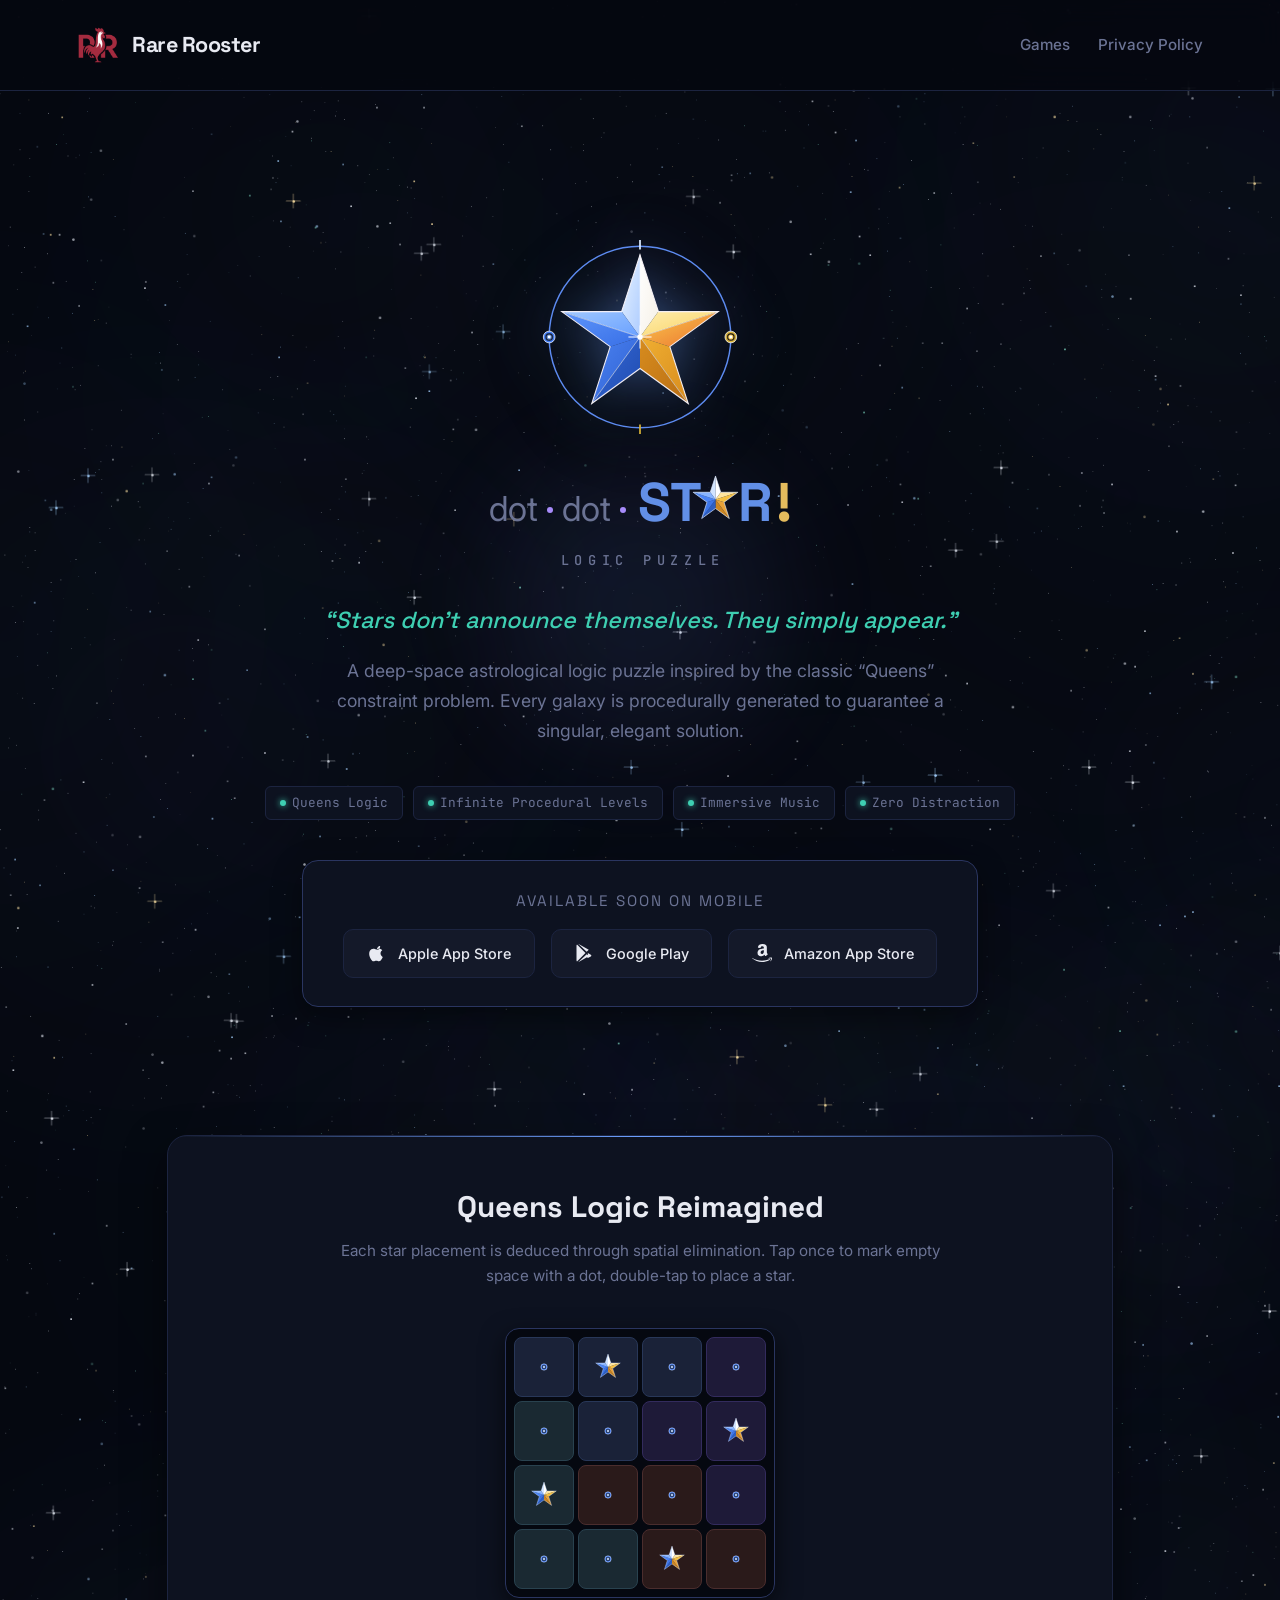
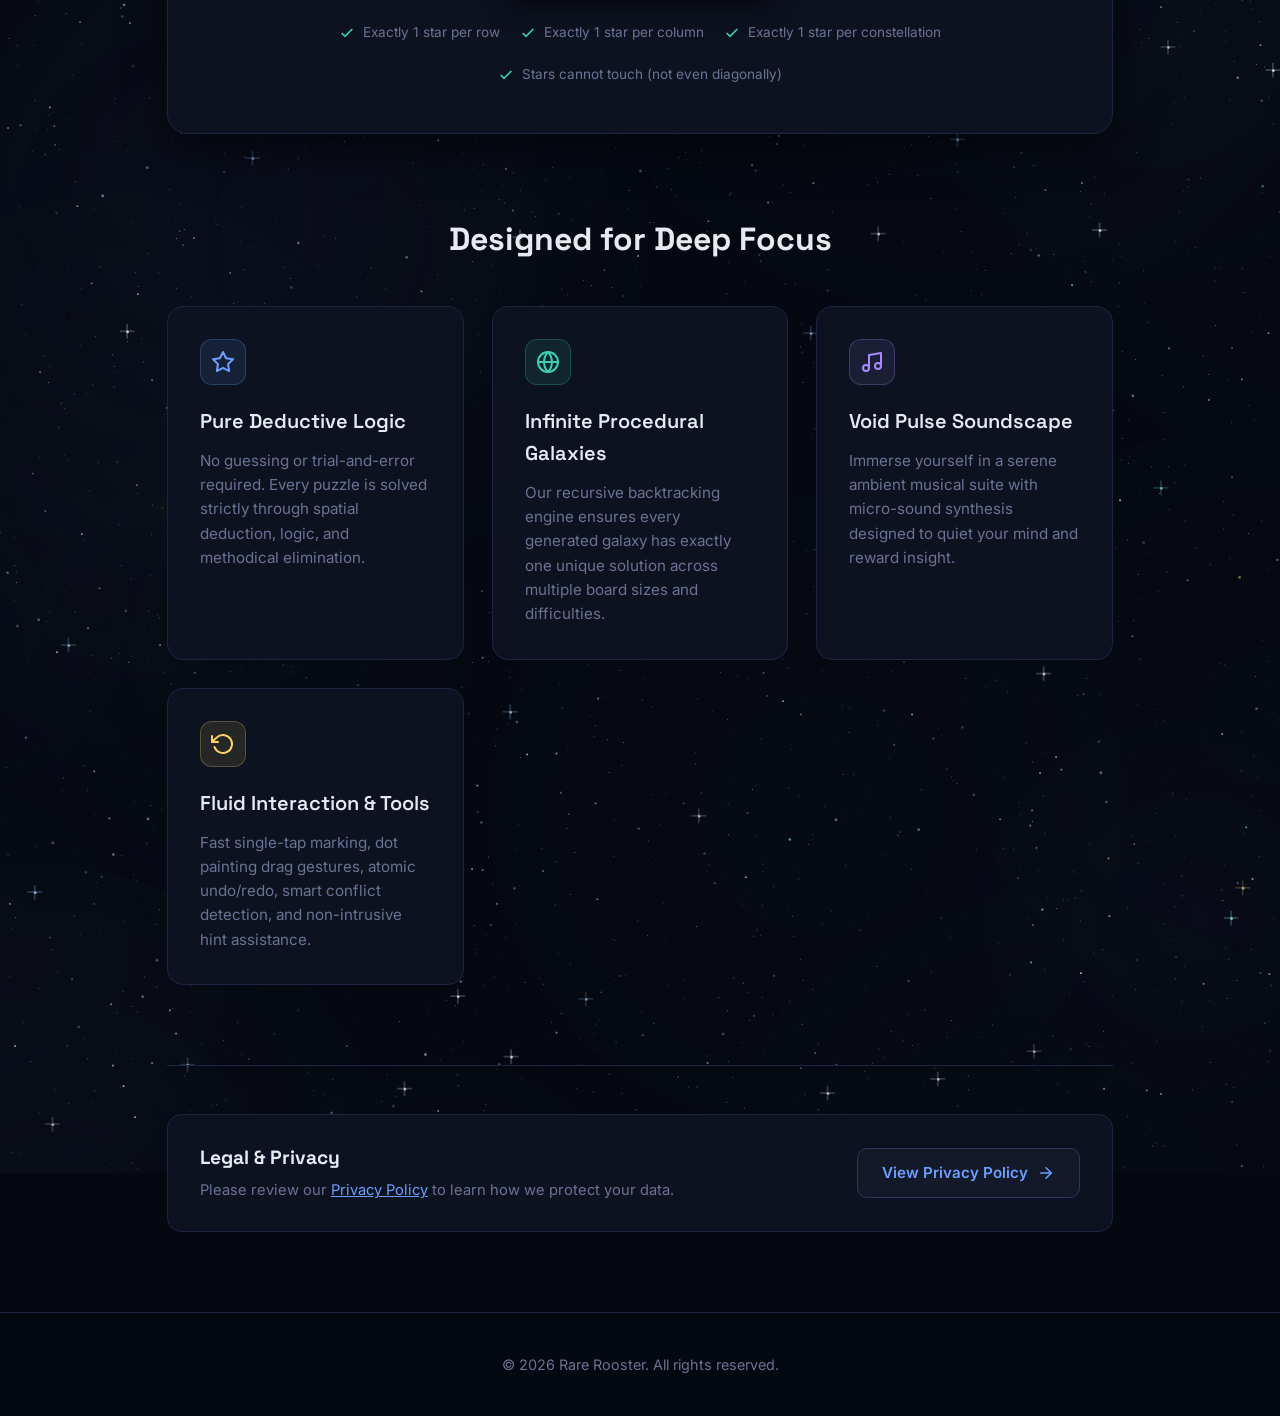
==== commit a31caa2c: "Updated the star and the game title visual to match the game visuals." ====
--- a/games/dot-dot-star.html
+++ b/games/dot-dot-star.html
@@ -31,17 +31,16 @@
         <img src="../assets/images/dot-dot-star-icon.svg" alt="Dot Dot Star Logo" class="dds-app-icon">
       </div>
 
-      <div class="dds-wordmark">
+      <div class="dds-wordmark" aria-label="dot dot STAR!">
         <span class="word-dot">dot</span>
-        <span class="word-sep">&middot;</span>
+        <span class="word-sep" aria-hidden="true"></span>
         <span class="word-dot">dot</span>
-        <span class="word-sep">&middot;</span>
-        <span class="word-star">STAR</span>
-        <span class="word-bang">!</span>
+        <span class="word-sep" aria-hidden="true"></span>
+        <span class="word-star" aria-label="STAR!">ST<img src="../assets/images/star.svg" alt="A" class="word-star-icon">R<span class="word-bang">!</span></span>
       </div>
 
       <div>
-        <span class="dds-subtitle-badge">Logic Puzzle</span>
+        <span class="dds-subtitle-badge">LOGIC PUZZLE</span>
       </div>
 
       <p class="dds-tagline"><em>&ldquo;Stars don&rsquo;t announce themselves. They simply appear.&rdquo;</em></p>
--- a/assets/css/dot-dot-star.css
+++ b/assets/css/dot-dot-star.css
@@ -168,60 +168,81 @@
   align-items: baseline;
   justify-content: center;
   flex-wrap: wrap;
-  column-gap: 0.35rem;
+  column-gap: 0.45rem;
   row-gap: 0.1rem;
-  margin-bottom: 0.75rem;
+  margin-bottom: 1.1rem;
   margin-top: -3rem;
 }
 
 .dds-wordmark .word-dot {
   font-family: 'Inter', sans-serif;
   font-weight: 400;
-  font-size: 2.2rem;
-  color: var(--dds-on-bg-muted);
+  font-size: 2.15rem;
+  color: var(--dds-on-bg-muted);
+  line-height: 1;
 }
 
 .dds-wordmark .word-sep {
-  font-family: 'Space Grotesk', sans-serif;
-  font-weight: 600;
-  font-size: 2.2rem;
-  color: var(--dds-accent-violet);
-  margin: 0 0.15rem;
+  display: inline-block;
+  width: 6px;
+  height: 6px;
+  background-color: var(--dds-accent-violet);
+  border-radius: 50%;
+  flex-shrink: 0;
+  transform: translateY(-8px);
+  margin: 0 0.12rem;
 }
 
 .dds-wordmark .word-star {
   font-family: 'Space Grotesk', sans-serif;
   font-weight: 700;
   font-size: 3.4rem;
-  letter-spacing: -0.5px;
-  background: linear-gradient(135deg, #ffffff 0%, var(--dds-accent-stellar) 60%, var(--dds-accent-mint) 100%);
-  -webkit-background-clip: text;
-  -webkit-text-fill-color: transparent;
+  letter-spacing: -0.01em;
+  color: #628fe6;
+  background: none;
+  -webkit-text-fill-color: #628fe6;
   display: inline-block;
   margin-left: 0.2rem;
+  line-height: 1;
+}
+
+.dds-wordmark .word-star-icon {
+  height: 0.94em;
+  width: 0.94em;
+  vertical-align: -0.08em;
+  margin: 0 -0.06em 0 -0.20em;
+  filter: none;
+  transition: transform 0.25s ease;
+}
+
+.dds-wordmark .word-star-icon:hover {
+  transform: scale(1.08);
 }
 
 .dds-wordmark .word-bang {
   font-family: 'Space Grotesk', sans-serif;
   font-weight: 700;
-  font-size: 3.4rem;
-  color: var(--dds-accent-amber);
-  text-shadow: 0 0 20px rgba(255, 209, 102, 0.45);
+  color: #e5bc5d;
+  -webkit-text-fill-color: #e5bc5d;
+  text-shadow: none;
+  line-height: 1;
+  margin-left: 0.08em;
 }
 
 .dds-subtitle-badge {
   display: inline-block;
   font-family: 'JetBrains Mono', monospace;
-  font-size: 0.8rem;
-  font-weight: 600;
-  letter-spacing: 5px;
-  color: var(--dds-accent-stellar);
-  background: rgba(108, 159, 255, 0.08);
-  border: 1px solid rgba(108, 159, 255, 0.25);
-  padding: 0.35rem 1.25rem 0.35rem 1.45rem;
-  border-radius: 999px;
-  margin-bottom: 1.75rem;
+  font-size: 0.85rem;
+  font-weight: 500;
+  letter-spacing: 0.42em;
+  color: var(--dds-on-bg-muted);
+  background: transparent;
+  border: none;
+  padding: 0;
+  border-radius: 0;
+  margin-bottom: 2rem;
   text-transform: uppercase;
+  padding-left: 0.42em;
 }
 
 .dds-tagline {
@@ -707,7 +728,9 @@
   }
 
   .dds-wordmark .word-sep {
-    font-size: 1.6rem;
+    width: 5px;
+    height: 5px;
+    transform: translateY(-6px);
   }
 
   .dds-wordmark .word-star {
@@ -716,6 +739,12 @@
 
   .dds-wordmark .word-bang {
     font-size: 2.5rem;
+  }
+
+  .dds-subtitle-badge {
+    font-size: 0.75rem;
+    letter-spacing: 0.35em;
+    padding-left: 0.35em;
   }
 
   .dds-grid-4x4 {
